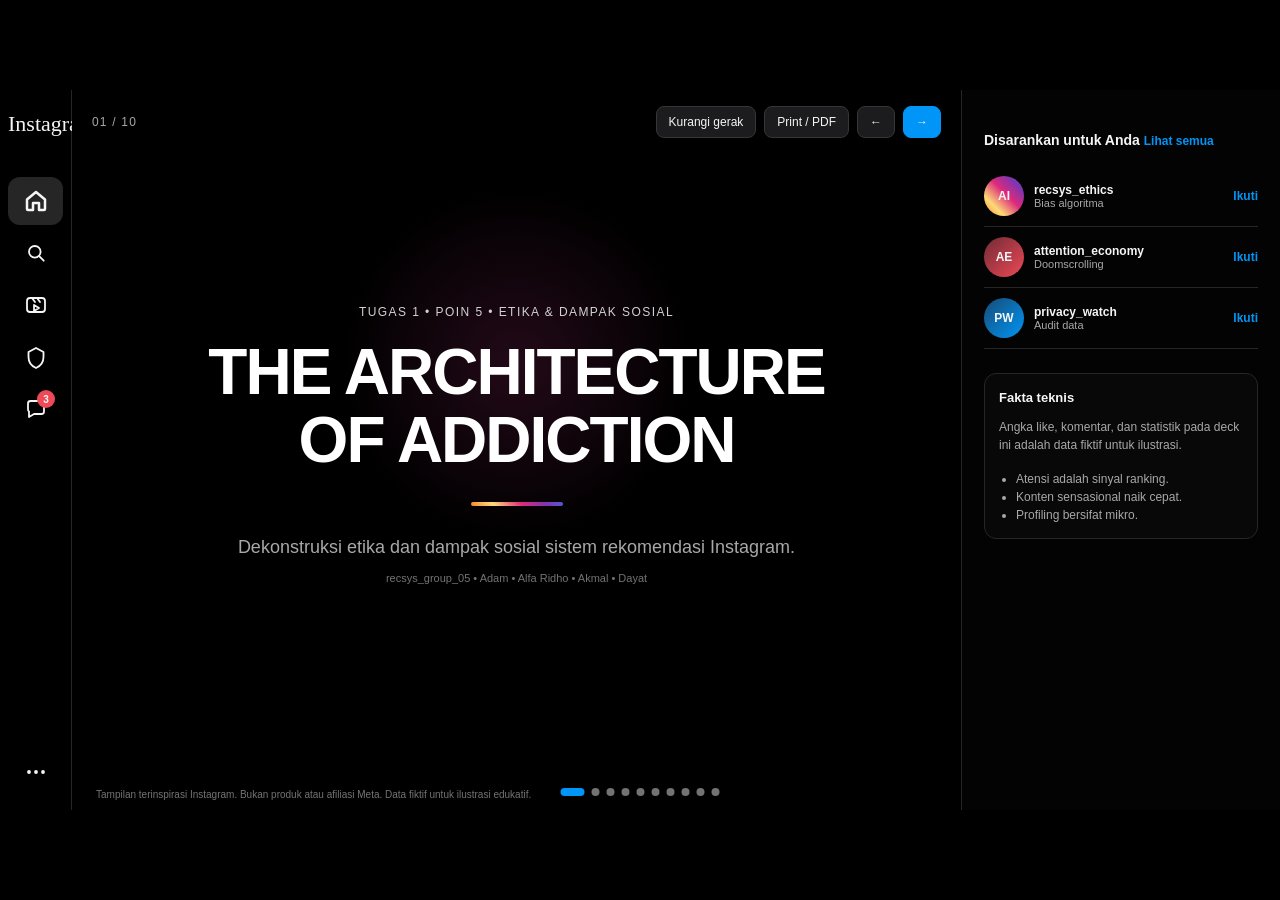
==== instagram_guide_deck.html @ 0aa4890d "Upload semua file project" ====
<!doctype html>
<html lang="id">
<head>
<meta charset="utf-8">
<meta name="viewport" content="width=device-width,initial-scale=1">
<title>The Architecture of Addiction - Instagram Web Deck</title>
<style>
:root{--bg:#000;--s1:#121212;--s2:#1c1c1e;--s3:#262626;--sep:#262626;--border:#363636;--text:#f5f5f5;--muted:#a8a8a8;--dim:#737373;--blue:#0095f6;--red:#ed4956;--purple:#c13584;--ig:linear-gradient(45deg,#f58529,#feda77 25%,#dd2a7b 55%,#8134af 80%,#515bd4);--ease:cubic-bezier(.22,1,.36,1)}
*{box-sizing:border-box}html,body{margin:0;background:#000;color:var(--text);font-family:-apple-system,BlinkMacSystemFont,"Segoe UI",Roboto,Arial,sans-serif}body{min-height:100vh;overflow:hidden}.stage{position:fixed;left:50%;top:50%;width:1280px;height:720px;transform:translate(-50%,-50%);transform-origin:center;background:var(--bg);overflow:hidden}.app{height:100%;display:grid;grid-template-columns:72px minmax(0,1fr) 319px}.side{border-right:1px solid var(--sep);padding:14px 8px;display:flex;flex-direction:column;gap:16px}.logo{font-family:cursive;font-size:22px;text-align:center;margin:7px 0 24px}.side nav{display:grid;gap:4px}.nav{height:48px;border:0;background:transparent;color:var(--text);border-radius:12px;display:grid;place-items:center;position:relative;cursor:pointer}.nav:hover,.nav.active{background:var(--s3)}.nav svg{width:24px;height:24px;fill:none;stroke:currentColor;stroke-width:1.8;stroke-linecap:round;stroke-linejoin:round}.nav.active svg{stroke-width:2.5}.notif{position:absolute;right:8px;top:5px;background:var(--red);border-radius:50%;min-width:18px;height:18px;padding:0 4px;font-size:10px;font-weight:700;display:grid;place-items:center}.lower{margin-top:auto}.center{position:relative;overflow:hidden}.slide{position:absolute;inset:0;opacity:0;visibility:hidden;transform:translateX(40px);transition:opacity .45s var(--ease),transform .45s var(--ease);padding:32px 42px}.slide.active{opacity:1;visibility:visible;transform:none}.slide h1,.slide h2,.slide h3{margin:0}.slide h1{font-size:42px;line-height:1.05;letter-spacing:-1.5px}.slide h2{font-size:28px;line-height:1.12}.eyebrow{color:var(--muted);font-size:12px;text-transform:uppercase;letter-spacing:.12em}.muted{color:var(--muted)}.tiny{font-size:11px;color:var(--dim)}.pill,.badge{display:inline-flex;align-items:center;border-radius:6px;padding:5px 9px;font-size:11px;font-weight:700;letter-spacing:.03em}.badge.red{color:var(--red);border:1px solid rgba(237,73,86,.6);background:rgba(237,73,86,.18)}.badge.blue{color:var(--blue);border:1px solid rgba(0,149,246,.5);background:rgba(0,149,246,.16)}.badge.purple{color:#e48ac0;border:1px solid rgba(193,53,132,.6);background:rgba(193,53,132,.16)}.right{border-left:1px solid var(--sep);padding:28px 22px;background:rgba(255,255,255,.01)}.right h3{font-size:14px;margin-bottom:18px}.suggest{display:flex;align-items:center;gap:10px;padding:10px 0;border-bottom:1px solid var(--sep)}.avatar{width:40px;height:40px;border-radius:50%;display:grid;place-items:center;font-size:12px;font-weight:700;background:var(--ig);flex:none}.avatar.sm{width:32px;height:32px}.suggest b{font-size:12px;display:block}.suggest small{font-size:11px;color:var(--muted);display:block}.follow{margin-left:auto;color:var(--blue);font-size:12px;font-weight:700}.facts{margin-top:24px;padding:14px;border:1px solid var(--sep);border-radius:12px;background:rgba(255,255,255,.02)}.facts b{font-size:13px}.facts p,.facts li{font-size:12px;line-height:1.5;color:var(--muted)}.facts ul{padding-left:17px;margin-bottom:0}.toolbar{position:absolute;z-index:20;top:16px;left:92px;right:339px;display:flex;justify-content:space-between;align-items:center;pointer-events:none}.toolbar>*{pointer-events:auto}.counter{font-size:12px;color:var(--muted);letter-spacing:.1em}.controls{display:flex;gap:8px}.btn{border:1px solid var(--border);background:var(--s2);color:var(--text);border-radius:8px;padding:8px 12px;cursor:pointer;font-size:12px}.btn.primary{background:var(--blue);border-color:var(--blue)}.btn:focus-visible,.nav:focus-visible{outline:2px solid var(--blue);outline-offset:2px}.profile{padding-top:78px}.profile-head{display:flex;gap:28px;align-items:center}.profile-avatar{width:132px;height:132px;border-radius:50%;padding:4px;background:var(--ig);display:grid;place-items:center}.profile-avatar span{width:100%;height:100%;border-radius:50%;background:var(--s2);display:grid;place-items:center;font-size:45px;border:3px solid #000}.profile-info{flex:1}.userline{display:flex;gap:12px;align-items:center;margin:8px 0 14px}.username{font-size:20px;font-weight:600}.stats{display:flex;gap:24px;font-size:14px;margin-bottom:16px}.bio{max-width:620px;line-height:1.5;font-size:14px}.quote{color:var(--red);font-style:italic}.highlights{display:flex;gap:20px;margin-top:24px}.highlight{text-align:center;font-size:12px;color:var(--muted)}.ring{width:64px;height:64px;border-radius:50%;padding:3px;background:var(--ig);display:grid;place-items:center;margin:auto auto 7px}.ring span{width:100%;height:100%;border-radius:50%;background:var(--s2);border:2px solid #000;display:grid;place-items:center;font-size:23px}.profile-grid{display:grid;grid-template-columns:repeat(3,1fr);gap:7px;margin-top:24px}.tile{height:105px;display:grid;place-items:end center;padding-bottom:10px;border:1px solid var(--border);position:relative;overflow:hidden;font-weight:700}.tile:before{content:"";position:absolute;inset:0;background:radial-gradient(circle at 30% 25%,rgba(255,255,255,.35),transparent 18%),linear-gradient(135deg,rgba(255,255,255,.1),transparent 55%)}.tile span{position:relative;text-shadow:0 2px 7px #000}.t1{background:linear-gradient(135deg,#702b36,#211015)}.t2{background:linear-gradient(135deg,#1c5d94,#0a1828)}.t3{background:linear-gradient(135deg,#5e3c70,#1b1224)}.t4{background:linear-gradient(135deg,#545454,#151515)}.t5{background:linear-gradient(135deg,#8b5b2a,#25150a)}.t6{background:linear-gradient(135deg,#234e42,#0b1d17)}.post{padding-top:82px;max-width:680px;margin:auto}.post-head{display:flex;align-items:center;gap:10px;margin-bottom:14px}.post-head .dots{margin-left:auto;font-size:18px}.media{border:1px solid var(--border);min-height:300px;padding:20px;display:grid;grid-template-columns:1fr 1fr;gap:12px;background:#090909}.media-card{padding:20px;border-radius:10px;display:flex;flex-direction:column;justify-content:center;gap:12px;line-height:1.45}.media-card.blue{background:linear-gradient(145deg,#0d4e7c,#10202c)}.media-card.red{background:linear-gradient(145deg,#702a35,#261014)}.media-card b{font-size:12px}.media-card strong{font-size:20px}.actions{display:flex;gap:20px;padding:13px 0;font-size:14px}.actions .save{margin-left:auto}.caption{font-size:13px;line-height:1.5}.funnel{list-style:none;padding:0;margin:15px 0}.funnel li{opacity:.35;padding:10px;border-bottom:1px solid var(--sep);font-size:12px;transition:.4s}.funnel li.on{opacity:1;color:var(--red)}.carousel-layout{display:grid;grid-template-columns:1fr 250px;gap:25px;height:100%;align-items:center}.carousel{overflow:hidden;border:1px solid var(--border);border-radius:12px}.track{display:flex;transition:transform .45s var(--ease)}.panel{min-width:100%;padding:30px;height:370px;display:flex;flex-direction:column;justify-content:center;gap:14px;background:linear-gradient(135deg,#3b2229,#120b0d)}.panel:nth-child(2){background:linear-gradient(135deg,#3b301e,#13100a)}.panel:nth-child(3){background:linear-gradient(135deg,#1c3a4b,#0b1317)}.panel strong{font-size:30px}.dots{display:flex;justify-content:center;gap:7px;padding:12px}.dot{width:7px;height:7px;border-radius:50%;background:var(--dim);cursor:pointer}.dot.on{background:#fff}.reels-layout{display:grid;grid-template-columns:1fr 360px 1fr;gap:28px;height:100%;align-items:center}.reels-copy{align-self:center}.reel-frame{height:590px;border:1px solid var(--border);border-radius:14px;overflow:hidden;position:relative;background:linear-gradient(160deg,#7b2639,#20101a 48%,#10192c)}.reel-inner{height:100%;padding:24px;display:flex;flex-direction:column;justify-content:flex-end;background:radial-gradient(circle at 50% 26%,rgba(255,255,255,.25),transparent 22%)}.reel-inner h2{font-size:26px}.reel-inner p{font-size:13px;color:#ddd;line-height:1.5}.reel-progress{position:absolute;top:12px;left:12px;right:12px;height:3px;background:rgba(255,255,255,.3)}.reel-progress i{display:block;width:42%;height:100%;background:#fff}.reel-actions{display:grid;gap:22px;text-align:center;color:var(--muted);font-size:12px}.reel-actions b{display:block;color:#fff;font-size:24px}.story-layout{height:100%;display:grid;grid-template-columns:180px 420px 180px;justify-content:center;align-items:center;gap:16px}.neighbor{height:510px;border-radius:12px;filter:blur(6px);opacity:.45;background:linear-gradient(145deg,#4a2431,#111);padding:22px}.story{height:620px;border-radius:12px;border:1px solid var(--border);padding:14px;background:linear-gradient(160deg,#6f2434,#16131d 58%,#0d2940);position:relative;display:flex;flex-direction:column;justify-content:flex-end}.segments{display:flex;gap:5px;position:absolute;top:13px;left:14px;right:14px}.segments i{height:3px;border-radius:2px;background:#fff;flex:1;opacity:.8}.story h2{font-size:28px}.story p{font-size:14px;line-height:1.5}.modal-bg{position:absolute;inset:0;background:rgba(0,0,0,.55);display:grid;place-items:center}.modal{width:470px;background:var(--s3);border-radius:16px;border:1px solid var(--border);padding:22px;box-shadow:0 16px 48px #000;transform:scale(.94);animation:pop .5s var(--ease) forwards}.modal h2{text-align:center;font-size:17px;margin-bottom:18px}.modal-row{padding:14px 0;border-top:1px solid var(--border);font-size:13px;line-height:1.5}.modal-row.red{color:var(--red)}.settings{padding-top:78px;max-width:720px;margin:auto}.setting{height:72px;border-bottom:1px solid var(--sep);display:flex;align-items:center;gap:16px}.setting svg{width:22px}.setting div{flex:1}.setting b{display:block;font-size:14px}.setting small{color:var(--muted);font-size:12px}.toggle{width:44px;height:26px;border-radius:20px;background:var(--blue);padding:3px;cursor:pointer}.toggle i{display:block;width:20px;height:20px;border-radius:50%;background:#fff;margin-left:18px}.dm{height:100%;display:grid;grid-template-columns:220px 1fr;padding-top:54px}.threads{border-right:1px solid var(--sep);padding:14px}.thread{display:flex;gap:9px;padding:12px 4px}.chat{padding:24px 38px;display:flex;flex-direction:column;justify-content:flex-end;gap:10px}.bubble{max-width:65%;padding:11px 14px;border-radius:18px;background:var(--s3);font-size:13px;line-height:1.45;animation:rise .4s var(--ease) both}.bubble.sent{align-self:flex-end;background:var(--blue)}.bubble:nth-child(2){animation-delay:.25s}.bubble:nth-child(3){animation-delay:.5s}.bubble:nth-child(4){animation-delay:.75s}.typing{color:var(--muted);font-size:12px}.qa{height:100%;display:grid;place-items:center;background:var(--ig)}.sticker{background:#fff;color:#111;padding:30px 48px;border-radius:8px;text-align:center;transform:rotate(-1.5deg);box-shadow:0 18px 40px rgba(0,0,0,.35);animation:drop .8s var(--ease) both}.sticker h1{font-size:30px;margin-bottom:12px}.sticker p{font-size:14px}.disclaimer{position:absolute;bottom:10px;left:96px;font-size:10px;color:var(--dim)}.pager{position:absolute;bottom:14px;left:50%;transform:translateX(-50%);z-index:30;display:flex;gap:7px}.pager button{width:8px;height:8px;border:0;border-radius:50%;background:var(--dim);padding:0}.pager button.active{width:24px;border-radius:10px;background:var(--blue)}@keyframes pop{to{transform:scale(1)}}@keyframes rise{from{opacity:0;transform:translateY(12px)}to{opacity:1;transform:none}}@keyframes drop{from{opacity:0;transform:rotate(-1.5deg) translateY(-120px)}to{opacity:1;transform:rotate(-1.5deg)}}@keyframes spin{to{transform:rotate(360deg)}}
 .opening{display:grid;place-items:center;text-align:center;background:radial-gradient(circle at 50% 38%,rgba(193,53,132,.18),transparent 28%),#000}.opening-content{max-width:820px}.opening .eyebrow{margin-bottom:20px;color:#d2d2d2}.opening h1{font-size:64px;letter-spacing:-2px}.opening h1 span{display:block;color:#fff}.opening .lead{margin:20px auto 0;max-width:620px;color:var(--muted);font-size:18px;line-height:1.5}.opening .accent{width:92px;height:4px;border-radius:8px;background:var(--ig);margin:28px auto}.opening .tiny{font-size:11px}.team-intro{display:grid;place-items:center;background:linear-gradient(135deg,#101014,#000 62%)}.team-card{width:760px;padding:38px 46px;border:1px solid var(--border);border-radius:18px;background:rgba(28,28,30,.94)}.team-card header{text-align:center;margin-bottom:28px}.team-card h2{font-size:30px}.team-card header p{color:var(--muted);font-size:13px}.team-list{border:1px solid var(--border);border-radius:10px;overflow:hidden}.team-row{display:grid;grid-template-columns:1fr 160px;gap:20px;padding:13px 16px;border-bottom:1px solid var(--border);font-size:14px}.team-row:last-child{border-bottom:0}.team-row span:last-child{color:var(--muted);font-variant-numeric:tabular-nums}.team-note{text-align:center;color:var(--dim);font-size:11px;margin:22px 0 0}.legacy-profile{display:none!important}
.pd-page{height:100%;padding-top:54px;display:flex;flex-direction:column;justify-content:center}.pd-head{display:flex;justify-content:space-between;align-items:center;border-bottom:1px solid var(--sep);padding-bottom:12px;margin-bottom:22px}.pd-head h2{font-size:25px}.pd-grid{display:grid;grid-template-columns:1fr 1fr;gap:14px}.pd-grid.three{grid-template-columns:repeat(3,1fr)}.pd-block{background:var(--s2);border:1px solid var(--border);border-radius:12px;padding:17px}.pd-block h3{font-size:15px;margin-bottom:8px}.pd-block p,.pd-block li{font-size:13px;color:#ddd;line-height:1.5}.pd-block ul{margin:0;padding-left:18px}.pd-block.blue-line{border-top:3px solid var(--blue)}.pd-block.red-line{border-left:3px solid var(--red)}.pd-block.purple-line{border-top:3px solid var(--purple)}.pd-insight{margin-top:16px;padding:13px 16px;border-radius:9px;background:rgba(237,73,86,.09);border:1px solid rgba(237,73,86,.25);color:#ddd;font-size:13px;line-height:1.45}.pd-number{font-size:28px;color:var(--red);font-weight:800;margin-bottom:8px}.pd-quote{text-align:center;margin-top:18px;color:var(--muted);font-size:14px;font-style:italic}.pd-qa{max-width:560px;margin:auto;text-align:center;background:#fff;color:#111;border-radius:18px;padding:32px}.pd-qa h2{color:#111;font-size:24px}.pd-qa p{color:#666;font-size:13px;line-height:1.5}.pd-qa .btn{color:var(--blue);background:#f0f2f5;border-color:#e4e6eb;width:100%;text-align:left}
@media(prefers-reduced-motion:reduce){*,*::before,*::after{animation-duration:.01ms!important;transition-duration:.01ms!important}.slide{transform:none!important}}
@media print{@page{size:landscape;margin:0}html,body{width:100%;height:auto;overflow:visible;background:#000;-webkit-print-color-adjust:exact;print-color-adjust:exact}.stage{position:static;transform:none;width:100%;height:auto;max-width:100%;overflow:visible}.app{display:block;width:100%;height:auto}.toolbar,.side,.right,.pager,.disclaimer{display:none!important}.center{display:block;width:100%;max-width:100%;overflow:visible}.slide,.slide.active,.slide:not(.active){position:relative;display:block!important;opacity:1;visibility:visible;transform:none;width:100%;max-width:none!important;height:auto;aspect-ratio:16/9;min-height:0;margin:0!important;padding:0;page-break-after:always;break-after:page;overflow:hidden;background:var(--bg)}.slide.opening,.slide.team-intro,.slide.qa{display:grid!important}.slide.post{max-width:none!important}.slide.legacy-profile,.slide.pitch-extra{display:none!important}.slide .carousel-layout,.slide .reels-layout,.slide .story-layout,.slide .settings,.slide .dm{height:100%!important;min-height:0}.modal-bg{position:absolute}.qa{height:100%!important}}
</style>
</head>
<body>
<div class="stage" id="stage">
  <div class="toolbar"><span class="counter" id="counter">01 / 10</span><div class="controls"><button class="btn" id="motionBtn">Kurangi gerak</button><button class="btn" id="printBtn">Print / PDF</button><button class="btn" id="prevBtn">&#8592;</button><button class="btn primary" id="nextBtn">&#8594;</button></div></div>
  <div class="app">
    <aside class="side"><div class="logo">Instagram</div><nav>
      <button class="nav active" data-nav="profile" aria-label="Profile"><svg viewBox="0 0 24 24"><path d="M3 10.5 12 3l9 7.5V20a1 1 0 0 1-1 1h-5v-7H9v7H4a1 1 0 0 1-1-1v-9.5Z"/></svg></button>
      <button class="nav" data-nav="feed" aria-label="Search"><svg viewBox="0 0 24 24"><circle cx="10.8" cy="10.8" r="5.8"/><path d="m15.2 15.2 4.5 4.5"/></svg></button>
      <button class="nav" data-nav="reels" aria-label="Reels"><svg viewBox="0 0 24 24"><rect x="3" y="5" width="18" height="14" rx="3"/><path d="m8 5 3 4m2-4 3 4m-6 3 5 3-5 3z"/></svg></button>
      <button class="nav" data-nav="privacy" aria-label="Privacy"><svg viewBox="0 0 24 24"><path d="M12 3 4.5 7v5c0 4.9 3.1 9.1 7.5 11 4.4-1.9 7.5-6.1 7.5-11V7L12 3Z"/></svg></button>
      <button class="nav" data-nav="dm" aria-label="Messages"><svg viewBox="0 0 24 24"><path d="M4 6.5A2.5 2.5 0 0 1 6.5 4h11A2.5 2.5 0 0 1 20 6.5v8a2.5 2.5 0 0 1-2.5 2.5H10l-5 3v-5.5a2.5 2.5 0 0 1-1-2z"/></svg><span class="notif" id="notif">3</span></button>
    </nav><nav class="lower"><button class="nav" aria-label="More"><svg viewBox="0 0 24 24"><circle cx="5" cy="12" r="1"/><circle cx="12" cy="12" r="1"/><circle cx="19" cy="12" r="1"/></svg></button></nav></aside>
    <main class="center" id="center">
      <section class="slide active opening" data-nav="profile"><div class="opening-content"><div class="eyebrow">Tugas 1 &bull; Poin 5 &bull; Etika &amp; Dampak Sosial</div><h1><span>THE ARCHITECTURE</span><span>OF ADDICTION</span></h1><div class="accent"></div><p class="lead">Dekonstruksi etika dan dampak sosial sistem rekomendasi Instagram.</p><p class="tiny">recsys_group_05 &bull; Adam &bull; Alfa Ridho &bull; Akmal &bull; Dayat</p></div></section>
      <section class="slide team-intro" data-nav="profile"><div class="team-card"><header><div class="eyebrow">Instagram Web Deck</div><h2>Disusun Oleh Kelompok 6</h2><p>Review Sistem Rekomendasi Instagram</p></header><div class="team-list"><div class="team-row"><span>MUHAMMAD ADAM SISWANTORO</span><span>24.12.3281</span></div><div class="team-row"><span>MUHAMMAD ALFARIDHO P.W</span><span>24.12.3325</span></div><div class="team-row"><span>MUHAMAD HAFIDZ AKMAL</span><span>24.12.3215</span></div><div class="team-row"><span>HIDAYAT NUR ROSYID</span><span>24.12.3380</span></div></div><p class="team-note">Dosen Pengampu: Prof. Dr. Kusnini, S.Kom., M.Kom. &bull; Dr. Sri Nurdi Wahyuni, S.T., M.Kom. &bull; Arif Nur Rohman, M.Kom.</p></div></section>
      <section class="slide legacy-profile profile" data-nav="profile"><div class="profile-head"><div class="profile-avatar"><span>&#9878;</span></div><div class="profile-info"><div class="userline"><span class="username">recsys_group_05</span><span class="pill badge blue">Following</span><button class="btn">Message</button></div><div class="stats"><b><span data-count="8">0</span> posts</b><b>4 anggota</b><b>Poin 5</b></div><div class="bio"><b>THE ARCHITECTURE OF ADDICTION</b><br> Dekonstruksi Etika &amp; Dampak Sosial Sistem Rekomendasi Instagram.<br><span class="quote">"Jika produknya gratis, perhatian dan perilakumu adalah barang dagangannya."</span><br>Adam &bull; Alfa Ridho &bull; Akmal &bull; Dayat</div></div></div><div class="highlights"><div class="highlight"><div class="ring"><span>&#9888;</span></div>Bias</div><div class="highlight"><div class="ring"><span>&#8734;</span></div>Adiksi</div><div class="highlight"><div class="ring"><span>&#9632;</span></div>Kotak Hitam</div><div class="highlight"><div class="ring"><span>&#128274;</span></div>Privasi</div></div><div class="profile-grid"><div class="tile t1"><span>Bias</span></div><div class="tile t2"><span>Adiksi</span></div><div class="tile t3"><span>Black box</span></div><div class="tile t4"><span>Privasi</span></div><div class="tile t5"><span>Solusi</span></div><div class="tile t6"><span>Impact</span></div></div></section>
      <section class="slide post" data-nav="feed"><div class="post-head"><div class="avatar sm">IG</div><div><b>recsys_group_05</b><div class="tiny">Disarankan untuk Anda &bull; 32 mnt</div></div><span class="dots">•••</span></div><span class="badge red">MISALIGNED INCENTIVES</span><div class="media" id="media"><div class="media-card blue"><b>KLAIM RESMI PLATFORM</b><strong>Menghubungkan orang dengan hal yang mereka sukai.</strong><span class="tiny">Relevan, personal, cerdas.</span></div><div class="media-card red"><b>REALITAS ARSITEKTUR RECSYS</b><strong>Memanjangkan time spent demi iklan.</strong><span class="tiny">Atensi berubah menjadi komoditas.</span></div></div><div class="actions">&#9825; 98,4 rb &nbsp; &#128172; 3.128 &nbsp; &#9992; <span class="save">&#128278;</span></div><div class="caption"><b>recsys_group_05</b> Jika produknya gratis, kamu adalah produknya. #RecSys #Etika</div></section>
      <section class="slide" data-nav="feed"><div class="carousel-layout"><div><div class="eyebrow">Pilar 1 &bull; Bias</div><h2>Mengapa kemarahan &amp; sensasionalisme cepat terjual?</h2><div class="carousel" style="margin-top:22px"><div class="track" id="track"><div class="panel"><span class="badge red">ATTENTION POLARIZATION</span><strong>Bias Interaksi</strong><p>Engagement baiting membuat konten provokatif lebih mudah naik daripada konten edukatif.</p></div><div class="panel"><span class="badge red">COMMERCIAL BIAS</span><strong>Ramah Pengiklan</strong><p>Konten konsumtif dan estetika dominan mendapat ruang lebih aman untuk sponsor.</p></div><div class="panel"><span class="badge blue">AESTHETIC BIAS</span><strong>Bias Visual</strong><p>Konvensi visual tertentu terus diulang sampai terlihat seperti satu-satunya standar.</p></div></div><div class="dots"><button class="dot on"></button><button class="dot"></button><button class="dot"></button></div></div></div><aside class="facts"><b>Tiga sinyal bias</b><ul><li>Interaksi emosional</li><li>Keamanan komersial</li><li>Estetika konvensional</li></ul></aside></div></section>
      <section class="slide" data-nav="reels"><div class="reels-layout"><div class="reels-copy"><div class="eyebrow">Pilar 2</div><h2>Mekanisme kasino digital di dalam saku.</h2><p class="muted">Reels tidak punya stopping cue. Satu swipe membuka hadiah berikutnya.</p><span class="badge red">DOOMSCROLLING TRAP</span></div><div class="reel-frame"><div class="reel-progress"><i></i></div><div class="reel-inner"><span class="eyebrow">REEL 01 / 03</span><h2>&#127922; Variable Rewards</h2><p>Hadiah sosial datang tak terduga: like, komentar, dan rekomendasi yang terasa personal.</p></div></div><div class="reel-actions"><div><b>&#9829;</b>98,4 rb</div><div><b>&#128172;</b>3.128</div><div><b>&#9992;</b>Bagikan</div><div><b>&#128278;</b>Simpan</div></div></div></section>
      <section class="slide" data-nav="reels"><div class="story-layout"><div class="neighbor"><h2>Story sebelumnya</h2><p>Perbandingan sosial</p></div><div class="story"><div class="segments"><i></i><i></i><i></i><i></i></div><span class="badge red">RISIKO ADIKSI</span><h2>Mengunci pengguna agar terus scroll.</h2><p>Tanpa stopping cue, waktu berlalu tanpa sadar. Attention span turun, insomnia dan kecemasan meningkat.</p><div class="tiny">Kirim pesan... &nbsp; &#9825; &#9992;</div></div><div class="neighbor"><h2>Story berikutnya</h2><p>Jejak data</p></div></div></section>
      <section class="slide" data-nav="feed"><div class="modal-bg"><div class="modal"><h2>Mengapa Anda melihat postingan ini?</h2><div class="modal-row">Penjelasan resmi: karena Anda menyukai video serupa. <span class="badge">SUPERFICIAL ONLY</span></div><div class="modal-row red"><b>Lapisan deep learning tersembunyi</b><br><span class="muted">Bobot parameter dan logika ranking tidak dibuka untuk audit publik.</span></div><div class="modal-row red"><b>Nol akuntabilitas</b><br><span class="muted">Dampak otomatis jatuh pada pengguna, bukan pada model.</span></div><div class="modal-row"><button class="btn primary">Pahami Risiko Sistem</button> <button class="btn">Tutup</button></div></div></div></section>
      <section class="slide settings" data-nav="privacy"><div class="eyebrow">Settings &bull; Privasi</div><h2 style="margin:10px 0 24px">Privasi &amp; Pengawasan Perilaku</h2><div class="setting"><span>&#9201;</span><div><b>Dwell Time &amp; Scroll Velocity</b><small>Merekam jeda tatap layar tanpa persetujuan eksplisit.</small></div><span class="badge red">IMPLISIT</span><button class="toggle locked"><i></i></button></div><div class="setting"><span>&#127760;</span><div><b>Pelacakan Eksternal via Meta Pixel</b><small>Riwayat web dan e-commerce dibaca lintas platform.</small></div><span class="badge red">CROSS-PLATFORM</span><button class="toggle locked"><i></i></button></div><div class="setting"><span>&#9888;</span><div><b>Kendali Semu</b><small>Opsi Not Interested tetap dipengaruhi profil personal.</small></div><span class="badge purple">NO OPT-OUT</span><button class="toggle locked"><i></i></button></div><div class="facts"><b>Kesimpulan</b><p>Jejak bawah sadar ditambang tanpa izin riil. Transparansi, pilihan eksplisit, dan audit independen perlu diwajibkan.</p></div></section>
      <section class="slide dm" data-nav="dm"><aside class="threads"><div class="eyebrow">Messages</div><div class="thread"><div class="avatar sm">RA</div><div><b>responsible_ai</b><div class="tiny">aktif sekarang</div></div></div><div class="thread"><div class="avatar sm">EG</div><div><b>ethics_group</b><div class="tiny">3 pesan baru</div></div></div></aside><div class="chat"><div class="typing">responsible_ai sedang mengetik ...</div><div class="bubble sent">Platform: wajibkan explicit stopping cues dan feed kronologis permanen.</div><div class="bubble sent">Regulasi: audit algoritmik independen berkala, terutama untuk anak muda.</div><div class="bubble sent">Pengguna: sadari bahwa beranda adalah manipulasi statistik, bukan realitas.</div><div class="bubble"><b>Jeda:</b> kamu sudah menonton 10 slide. Perhatianmu kembali menjadi milikmu.</div></div></section>
      <section class="slide qa" data-nav="profile"><div class="sticker"><h1>&#10067; Ada Pertanyaan Kritis?</h1><p>Mari diskusikan batas antara kemudahan teknologi<br>dan eksploitasi atensi.</p><div class="btn" style="color:var(--blue);background:#f4f4f4">Kirim tanggapan ke: Adam, Alfa Ridho, Akmal, Dayat...</div></div></section>
    </main>
    <aside class="right"><h3>Disarankan untuk Anda <span class="follow">Lihat semua</span></h3><div class="suggest"><div class="avatar">AI</div><div><b>recsys_ethics</b><small>Bias algoritma</small></div><span class="follow">Ikuti</span></div><div class="suggest"><div class="avatar" style="background:linear-gradient(135deg,#702b36,#ed4956)">AE</div><div><b>attention_economy</b><small>Doomscrolling</small></div><span class="follow">Ikuti</span></div><div class="suggest"><div class="avatar" style="background:linear-gradient(135deg,#174b75,#0095f6)">PW</div><div><b>privacy_watch</b><small>Audit data</small></div><span class="follow">Ikuti</span></div><div class="facts"><b>Fakta teknis</b><p>Angka like, komentar, dan statistik pada deck ini adalah data fiktif untuk ilustrasi.</p><ul><li>Atensi adalah sinyal ranking.</li><li>Konten sensasional naik cepat.</li><li>Profiling bersifat mikro.</li></ul></div></aside>
  </div>
  <div class="disclaimer">Tampilan terinspirasi Instagram. Bukan produk atau afiliasi Meta. Data fiktif untuk ilustrasi edukatif.</div><div class="pager" id="pager"></div>
</div>
<script>
const allSlides=[...document.querySelectorAll('.slide:not(.legacy-profile)')];if(false){
allSlides[2].innerHTML='<div class="pd-page"><div class="pd-head"><h2>Poin 1: Identifikasi Sistem Rekomendasi</h2><span class="badge blue">FITUR &amp; PENDEKATAN</span></div><div class="pd-grid"><div class="pd-block blue-line"><h3 style="color:var(--blue)">Bentuk yang Kita Lihat Sehari-hari</h3><ul><li><b>Reels:</b> video dari akun asing melalui swipe up.</li><li><b>Explore:</b> foto dan video sesuai topik tontonan.</li><li><b>Feed:</b> Suggested Posts di sela postingan teman.</li><li><b>Stories:</b> akun yang sering dilihat muncul lebih awal.</li></ul></div><div class="pd-block purple-line"><h3 style="color:#e48ac0">Pendekatan Hybrid (Campuran)</h3><ul><li><b>Content-Based:</b> audio, caption, hashtag, dan objek gambar.</li><li><b>Collaborative Filtering:</b> pola kesamaan antar-pengguna.</li><li><b>AI:</b> mengolah data untuk memprediksi tontonan.</li></ul></div></div><div class="pd-insight"><b>Insight:</b> Instagram menggabungkan atribut konten dengan graf pertemanan untuk personalisasi tanpa jeda.</div></div>';
allSlides[3].innerHTML='<div class="pd-page"><div class="pd-head"><h2>Poin 2: Data yang Digunakan</h2><span class="badge purple">INPUT &amp; PROFILING</span></div><div class="pd-grid"><div class="pd-block"><h3>Data Sadar (Eksplisit)</h3><ul><li>Like dan komentar.</li><li>Share ke DM teman.</li><li>Save konten.</li><li>Follow atau Unfollow akun.</li></ul></div><div class="pd-block"><h3>Data Diam-diam (Implisit)</h3><ul><li>Durasi menonton dan jeda sebelum swipe.</li><li>Video selesai, diulang, atau diskip.</li><li>Riwayat pencarian.</li><li>Koneksi, device, kota, dan jam aktif.</li></ul></div></div><div class="pd-insight"><b style="color:var(--red)">Apakah mengambil data pribadi? Iya, sangat banyak.</b><br>Instagram memetakan minat, barang yang ingin dibeli, selera humor, hingga lingkaran pertemanan.</div></div>';
allSlides[4].innerHTML='<div class="pd-page"><div class="pd-head"><h2>Poin 3: Tujuan Sistem Rekomendasi</h2><span class="badge red">MOTIVASI &amp; BISNIS</span></div><div class="pd-grid"><div class="pd-block red-line"><h3 style="color:var(--red)">Tujuan Utama Platform</h3><ul><li><b>Biar betah:</b> menjaga pengguna berlama-lama dan sulit berhenti scroll.</li><li><b>Jualan iklan:</b> durasi layar lebih panjang berarti lebih banyak slot sponsor.</li></ul></div><div class="pd-block blue-line"><h3 style="color:var(--blue)">Selaras dengan Kebutuhan Pengguna?</h3><ul><li><b>Sisi baik:</b> menemukan konten favorit tanpa mencari manual.</li><li><b>Sisi buruk:</b> niat membuka 5 menit bisa berubah menjadi 1 jam.</li></ul></div></div><div class="pd-insight"><b>Dilema Atensi:</b> efisiensi pencarian pengguna ditukar dengan keterikatan waktu penggunaan layar.</div></div>';
allSlides[5].innerHTML='<div class="pd-page"><div class="pd-head"><h2>Poin 4: User Experience (UX)</h2><span class="badge blue">RELEVANSI &amp; KENDALI</span></div><div class="pd-grid three"><div class="pd-block blue-line"><div class="pd-number">01</div><h3>Tepat Sasaran</h3><p>Menonton tiga video tips gym sampai habis dapat membuat Explore dan Reels dipenuhi konten olahraga.</p></div><div class="pd-block red-line"><div class="pd-number">02</div><h3>Filter Bubble</h3><p>Sistem cenderung mengulang kebiasaan lama sehingga sudut pandang baru jarang muncul.</p></div><div class="pd-block"><div class="pd-number" style="color:var(--muted)">03</div><h3>Kendali Pengguna</h3><p>Tombol Not Interested tersedia, tetapi tersembunyi dan jarang disentuh.</p></div></div></div>';
allSlides[6].innerHTML='<div class="pd-page"><div class="pd-head"><h2>Poin 5: Aspek Etika &amp; Dampak Sosial</h2><span class="badge red">CRITICAL AUDIT</span></div><div class="pd-grid"><div class="pd-block red-line"><h3>1. Potensi Bias</h3><p>Konten heboh dan memicu kemarahan didorong viral karena interaksi emosionalnya tinggi.</p></div><div class="pd-block red-line"><h3>2. Doomscrolling</h3><p>Swipe tanpa akhir mirip mesin judi: video berikutnya yang tidak diketahui membuat jempol terus bergerak.</p></div><div class="pd-block blue-line"><h3>3. Transparansi</h3><p>Menu Mengapa Anda Melihat Ini hanya normatif; formula dan bobot AI tetap dirahasiakan.</p></div><div class="pd-block blue-line"><h3>4. Pengawasan Privasi</h3><p>Ketukan, durasi jeda, dan gerak pengguna dicatat untuk melatih mesin rekomendasi.</p></div></div><div class="pd-insight"><b>Kesimpulan:</b> perhatian pengguna bukan lagi sekadar data konsumen, melainkan produk utama yang dimonetisasi.</div></div>';
allSlides[7].innerHTML='<div class="pd-page"><div class="pd-qa"><div class="qa-icon" style="margin:0 auto 14px">?</div><h2>Sesi Tanya Jawab (Q&amp;A)</h2><p>Terima kasih atas perhatian Dosen Pengampu dan rekan-rekan mahasiswa.</p><div class="btn">Kelompok 6: Adam • Alfa Ridho • Akmal • Dayat</div></div></div>';
allSlides[8].classList.add('pitch-extra');
allSlides[9].classList.add('pitch-extra');
}if(true){
allSlides[2].innerHTML='<div class="post-head"><div class="avatar sm">IG</div><div><b>recsys_group_05</b><div class="tiny">Poin 1 &bull; Identifikasi Sistem Rekomendasi</div></div><span class="dots">•••</span></div><span class="badge blue">FITUR &amp; PENDEKATAN</span><div class="media" id="media"><div class="media-card blue"><b>BENTUK YANG KITA LIHAT</b><strong>Reels, Explore, Feed, dan Stories</strong><span class="tiny">Konten terasa personal meski berasal dari akun yang tidak kita ikuti.</span></div><div class="media-card red"><b>PENDEKATAN HYBRID</b><strong>Content-Based + Collaborative Filtering</strong><span class="tiny">Audio, caption, hashtag, objek, dan pola pengguna dihitung oleh AI.</span></div></div><div class="actions">&#9825; Relevan &nbsp; &#128172; Personal &nbsp; &#9992; Hybrid <span class="save">&#128278;</span></div><div class="caption"><b>recsys_group_05</b> Instagram menggabungkan atribut konten dengan graf pertemanan untuk memprediksi tontonan berikutnya.</div></section>';
allSlides[3].innerHTML='<div class="carousel-layout"><div><div class="eyebrow">Poin 2 &bull; Data yang Digunakan</div><h2>Apa yang kita berikan, dan apa yang diam-diam dicatat?</h2><div class="carousel" style="margin-top:22px"><div class="track" id="track"><div class="panel"><span class="badge blue">DATA EKSPLISIT</span><strong>Data yang Sadar Kita Berikan</strong><p>Like, komentar, share ke DM, save, serta follow dan unfollow akun.</p></div><div class="panel"><span class="badge red">DATA IMPLISIT</span><strong>Data Diam-diam Dicatat</strong><p>Durasi menonton, video selesai atau diskip, riwayat pencarian, koneksi, perangkat, kota, dan jam aktif.</p></div><div class="panel"><span class="badge red">PROFILING</span><strong>Apakah Data Pribadi Diambil?</strong><p>Iya, sangat banyak: minat, barang yang ingin dibeli, selera humor, dan lingkaran pertemanan.</p></div></div><div class="dots"><button class="dot on"></button><button class="dot"></button><button class="dot"></button></div></div></div><aside class="facts"><b>Jejak digital</b><ul><li>Like dan komentar</li><li>Dwell time</li><li>Riwayat pencarian</li><li>Device dan lokasi</li></ul></aside></div>';
allSlides[4].innerHTML='<div class="reels-layout"><div class="reels-copy"><div class="eyebrow">Poin 3 &bull; Tujuan Sistem</div><h2>Mengapa sistem ini terus menyodorkan video?</h2><p class="muted">Tujuan bisnisnya adalah engagement dan lebih banyak ruang iklan.</p><span class="badge red">MOTIVASI &amp; BISNIS</span></div><div class="reel-frame"><div class="reel-progress"><i></i></div><div class="reel-inner"><span class="eyebrow">TUJUAN PLATFORM</span><h2>Biar kita betah.</h2><p>Makin lama melihat layar, makin banyak iklan bersponsor yang dapat diselipkan di antara video.</p><span class="tiny">Sisi baik: menemukan konten favorit. Sisi buruk: 5 menit dapat berubah menjadi 1 jam.</span></div></div><div class="reel-actions"><div><b>&#9201;</b>Time spent</div><div><b>&#9829;</b>Engagement</div><div><b>&#36;</b>Iklan</div><div><b>&#8734;</b>Scroll</div></div></div>';
allSlides[5].innerHTML='<div class="story-layout"><div class="neighbor"><h2>Minat lama</h2><p>Konten berulang</p></div><div class="story"><div class="segments"><i></i><i></i><i></i><i></i></div><span class="badge blue">Poin 4 &bull; USER EXPERIENCE</span><h2>Tepat sasaran, tetapi cenderung mengurung.</h2><p>Menonton tiga video tips gym sampai habis dapat memenuhi Explore dan Reels dengan video olahraga.</p><p>Filter bubble membuat sudut pandang baru jarang muncul.</p><div class="tiny">Not Interested tersedia, tetapi tersembunyi.</div></div><div class="neighbor"><h2>Sudut pandang baru</h2><p>Sulit ditemukan</p></div></div>';
allSlides[6].innerHTML='<div class="modal-bg"><div class="modal"><h2>Poin 5: Aspek Etika &amp; Dampak Sosial</h2><div class="modal-row red"><b>Potensi Berat Sebelah (Bias)</b><br><span class="muted">Konten heboh dan kontroversial didorong karena memancing interaksi tinggi.</span></div><div class="modal-row red"><b>Bikin Kecanduan (Doomscrolling)</b><br><span class="muted">Geser layar seperti mesin permainan; kita tidak tahu video berikutnya dan terus menggeser.</span></div><div class="modal-row"><b>Kejelasan (Transparansi)</b><br><span class="muted">Mengapa Anda Melihat Ini hanya memberi alasan umum; rumus dan bobot tetap rahasia.</span></div><div class="modal-row"><b>Privasi</b><br><span class="muted">Ketukan layar, durasi tonton, dan gerak-gerik dicatat untuk melatih rekomendasi.</span></div></div></div>';
}const slides=allSlides,pager=document.querySelector('#pager'),counter=document.querySelector('#counter'),stage=document.querySelector('#stage');let index=0,reduce=false;
function fit(){const s=Math.min(innerWidth/1280,innerHeight/720);if(!matchMedia('print').matches)stage.style.transform=`translate(-50%,-50%) scale(${s})`}addEventListener('resize',fit);fit();
slides.forEach((_,n)=>{const b=document.createElement('button');b.addEventListener('click',()=>go(n));pager.appendChild(b)});
function go(n){index=Math.max(0,Math.min(slides.length-1,n));slides.forEach((s,i)=>s.classList.toggle('active',i===index));document.querySelectorAll('.nav').forEach(n=>n.classList.toggle('active',n.dataset.nav===slides[index].dataset.nav));counter.textContent=`${String(index+1).padStart(2,'0')} / ${String(slides.length).padStart(2,'0')}`;[...pager.children].forEach((b,i)=>b.classList.toggle('active',i===index));if(index===1)document.querySelectorAll('.funnel li').forEach((x,i)=>setTimeout(()=>x.classList.add('on'),i*350));}
go(0);document.querySelector('#nextBtn').onclick=()=>go(index+1);document.querySelector('#prevBtn').onclick=()=>go(index-1);document.querySelector('#printBtn').onclick=()=>print();document.querySelector('#motionBtn').onclick=()=>{reduce=!reduce;document.documentElement.classList.toggle('reduce',reduce);document.querySelector('#motionBtn').textContent=reduce?'Gerak dimatikan':'Kurangi gerak'};
addEventListener('keydown',e=>{if(['ArrowRight',' ','PageDown'].includes(e.key)){e.preventDefault();go(index+1)}if(['ArrowLeft','PageUp'].includes(e.key)){e.preventDefault();go(index-1)}if(e.key.toLowerCase()==='f')document.documentElement.requestFullscreen?.();});
document.querySelectorAll('.dot').forEach((d,i)=>d.onclick=()=>{document.querySelector('#track').style.transform=`translateX(${-i*100}%)`;document.querySelectorAll('.dot').forEach((x,k)=>x.classList.toggle('on',i===k))});document.querySelectorAll('.locked').forEach(t=>t.onclick=()=>{t.animate([{transform:'translateX(-4px)'},{transform:'translateX(4px)'},{transform:'none'}],{duration:300})});
const media=document.querySelector('#media');if(media)media.ondblclick=()=>media.animate([{transform:'scale(1)'},{transform:'scale(1.025)'},{transform:'scale(1)'}],{duration:250});
</script>
</body>
</html>
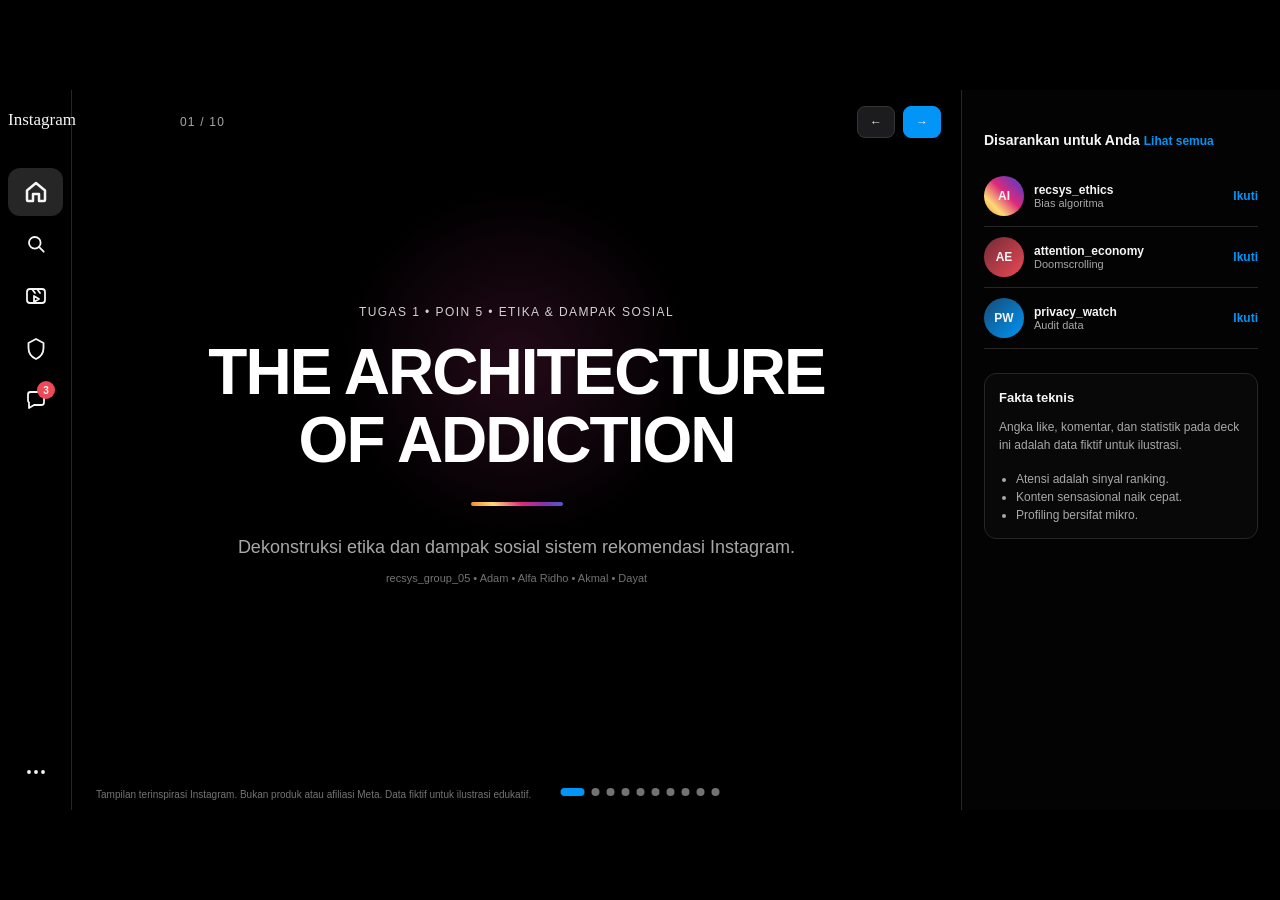
==== commit 96af8fd8: "Final kah?iyaaa" ====
--- a/instagram_guide_deck.html
+++ b/instagram_guide_deck.html
@@ -7,7 +7,7 @@
 <style>
 :root{--bg:#000;--s1:#121212;--s2:#1c1c1e;--s3:#262626;--sep:#262626;--border:#363636;--text:#f5f5f5;--muted:#a8a8a8;--dim:#737373;--blue:#0095f6;--red:#ed4956;--purple:#c13584;--ig:linear-gradient(45deg,#f58529,#feda77 25%,#dd2a7b 55%,#8134af 80%,#515bd4);--ease:cubic-bezier(.22,1,.36,1)}
 *{box-sizing:border-box}html,body{margin:0;background:#000;color:var(--text);font-family:-apple-system,BlinkMacSystemFont,"Segoe UI",Roboto,Arial,sans-serif}body{min-height:100vh;overflow:hidden}.stage{position:fixed;left:50%;top:50%;width:1280px;height:720px;transform:translate(-50%,-50%);transform-origin:center;background:var(--bg);overflow:hidden}.app{height:100%;display:grid;grid-template-columns:72px minmax(0,1fr) 319px}.side{border-right:1px solid var(--sep);padding:14px 8px;display:flex;flex-direction:column;gap:16px}.logo{font-family:cursive;font-size:22px;text-align:center;margin:7px 0 24px}.side nav{display:grid;gap:4px}.nav{height:48px;border:0;background:transparent;color:var(--text);border-radius:12px;display:grid;place-items:center;position:relative;cursor:pointer}.nav:hover,.nav.active{background:var(--s3)}.nav svg{width:24px;height:24px;fill:none;stroke:currentColor;stroke-width:1.8;stroke-linecap:round;stroke-linejoin:round}.nav.active svg{stroke-width:2.5}.notif{position:absolute;right:8px;top:5px;background:var(--red);border-radius:50%;min-width:18px;height:18px;padding:0 4px;font-size:10px;font-weight:700;display:grid;place-items:center}.lower{margin-top:auto}.center{position:relative;overflow:hidden}.slide{position:absolute;inset:0;opacity:0;visibility:hidden;transform:translateX(40px);transition:opacity .45s var(--ease),transform .45s var(--ease);padding:32px 42px}.slide.active{opacity:1;visibility:visible;transform:none}.slide h1,.slide h2,.slide h3{margin:0}.slide h1{font-size:42px;line-height:1.05;letter-spacing:-1.5px}.slide h2{font-size:28px;line-height:1.12}.eyebrow{color:var(--muted);font-size:12px;text-transform:uppercase;letter-spacing:.12em}.muted{color:var(--muted)}.tiny{font-size:11px;color:var(--dim)}.pill,.badge{display:inline-flex;align-items:center;border-radius:6px;padding:5px 9px;font-size:11px;font-weight:700;letter-spacing:.03em}.badge.red{color:var(--red);border:1px solid rgba(237,73,86,.6);background:rgba(237,73,86,.18)}.badge.blue{color:var(--blue);border:1px solid rgba(0,149,246,.5);background:rgba(0,149,246,.16)}.badge.purple{color:#e48ac0;border:1px solid rgba(193,53,132,.6);background:rgba(193,53,132,.16)}.right{border-left:1px solid var(--sep);padding:28px 22px;background:rgba(255,255,255,.01)}.right h3{font-size:14px;margin-bottom:18px}.suggest{display:flex;align-items:center;gap:10px;padding:10px 0;border-bottom:1px solid var(--sep)}.avatar{width:40px;height:40px;border-radius:50%;display:grid;place-items:center;font-size:12px;font-weight:700;background:var(--ig);flex:none}.avatar.sm{width:32px;height:32px}.suggest b{font-size:12px;display:block}.suggest small{font-size:11px;color:var(--muted);display:block}.follow{margin-left:auto;color:var(--blue);font-size:12px;font-weight:700}.facts{margin-top:24px;padding:14px;border:1px solid var(--sep);border-radius:12px;background:rgba(255,255,255,.02)}.facts b{font-size:13px}.facts p,.facts li{font-size:12px;line-height:1.5;color:var(--muted)}.facts ul{padding-left:17px;margin-bottom:0}.toolbar{position:absolute;z-index:20;top:16px;left:92px;right:339px;display:flex;justify-content:space-between;align-items:center;pointer-events:none}.toolbar>*{pointer-events:auto}.counter{font-size:12px;color:var(--muted);letter-spacing:.1em}.controls{display:flex;gap:8px}.btn{border:1px solid var(--border);background:var(--s2);color:var(--text);border-radius:8px;padding:8px 12px;cursor:pointer;font-size:12px}.btn.primary{background:var(--blue);border-color:var(--blue)}.btn:focus-visible,.nav:focus-visible{outline:2px solid var(--blue);outline-offset:2px}.profile{padding-top:78px}.profile-head{display:flex;gap:28px;align-items:center}.profile-avatar{width:132px;height:132px;border-radius:50%;padding:4px;background:var(--ig);display:grid;place-items:center}.profile-avatar span{width:100%;height:100%;border-radius:50%;background:var(--s2);display:grid;place-items:center;font-size:45px;border:3px solid #000}.profile-info{flex:1}.userline{display:flex;gap:12px;align-items:center;margin:8px 0 14px}.username{font-size:20px;font-weight:600}.stats{display:flex;gap:24px;font-size:14px;margin-bottom:16px}.bio{max-width:620px;line-height:1.5;font-size:14px}.quote{color:var(--red);font-style:italic}.highlights{display:flex;gap:20px;margin-top:24px}.highlight{text-align:center;font-size:12px;color:var(--muted)}.ring{width:64px;height:64px;border-radius:50%;padding:3px;background:var(--ig);display:grid;place-items:center;margin:auto auto 7px}.ring span{width:100%;height:100%;border-radius:50%;background:var(--s2);border:2px solid #000;display:grid;place-items:center;font-size:23px}.profile-grid{display:grid;grid-template-columns:repeat(3,1fr);gap:7px;margin-top:24px}.tile{height:105px;display:grid;place-items:end center;padding-bottom:10px;border:1px solid var(--border);position:relative;overflow:hidden;font-weight:700}.tile:before{content:"";position:absolute;inset:0;background:radial-gradient(circle at 30% 25%,rgba(255,255,255,.35),transparent 18%),linear-gradient(135deg,rgba(255,255,255,.1),transparent 55%)}.tile span{position:relative;text-shadow:0 2px 7px #000}.t1{background:linear-gradient(135deg,#702b36,#211015)}.t2{background:linear-gradient(135deg,#1c5d94,#0a1828)}.t3{background:linear-gradient(135deg,#5e3c70,#1b1224)}.t4{background:linear-gradient(135deg,#545454,#151515)}.t5{background:linear-gradient(135deg,#8b5b2a,#25150a)}.t6{background:linear-gradient(135deg,#234e42,#0b1d17)}.post{padding-top:82px;max-width:680px;margin:auto}.post-head{display:flex;align-items:center;gap:10px;margin-bottom:14px}.post-head .dots{margin-left:auto;font-size:18px}.media{border:1px solid var(--border);min-height:300px;padding:20px;display:grid;grid-template-columns:1fr 1fr;gap:12px;background:#090909}.media-card{padding:20px;border-radius:10px;display:flex;flex-direction:column;justify-content:center;gap:12px;line-height:1.45}.media-card.blue{background:linear-gradient(145deg,#0d4e7c,#10202c)}.media-card.red{background:linear-gradient(145deg,#702a35,#261014)}.media-card b{font-size:12px}.media-card strong{font-size:20px}.actions{display:flex;gap:20px;padding:13px 0;font-size:14px}.actions .save{margin-left:auto}.caption{font-size:13px;line-height:1.5}.funnel{list-style:none;padding:0;margin:15px 0}.funnel li{opacity:.35;padding:10px;border-bottom:1px solid var(--sep);font-size:12px;transition:.4s}.funnel li.on{opacity:1;color:var(--red)}.carousel-layout{display:grid;grid-template-columns:1fr 250px;gap:25px;height:100%;align-items:center}.carousel{overflow:hidden;border:1px solid var(--border);border-radius:12px}.track{display:flex;transition:transform .45s var(--ease)}.panel{min-width:100%;padding:30px;height:370px;display:flex;flex-direction:column;justify-content:center;gap:14px;background:linear-gradient(135deg,#3b2229,#120b0d)}.panel:nth-child(2){background:linear-gradient(135deg,#3b301e,#13100a)}.panel:nth-child(3){background:linear-gradient(135deg,#1c3a4b,#0b1317)}.panel strong{font-size:30px}.dots{display:flex;justify-content:center;gap:7px;padding:12px}.dot{width:7px;height:7px;border-radius:50%;background:var(--dim);cursor:pointer}.dot.on{background:#fff}.reels-layout{display:grid;grid-template-columns:1fr 360px 1fr;gap:28px;height:100%;align-items:center}.reels-copy{align-self:center}.reel-frame{height:590px;border:1px solid var(--border);border-radius:14px;overflow:hidden;position:relative;background:linear-gradient(160deg,#7b2639,#20101a 48%,#10192c)}.reel-inner{height:100%;padding:24px;display:flex;flex-direction:column;justify-content:flex-end;background:radial-gradient(circle at 50% 26%,rgba(255,255,255,.25),transparent 22%)}.reel-inner h2{font-size:26px}.reel-inner p{font-size:13px;color:#ddd;line-height:1.5}.reel-progress{position:absolute;top:12px;left:12px;right:12px;height:3px;background:rgba(255,255,255,.3)}.reel-progress i{display:block;width:42%;height:100%;background:#fff}.reel-actions{display:grid;gap:22px;text-align:center;color:var(--muted);font-size:12px}.reel-actions b{display:block;color:#fff;font-size:24px}.story-layout{height:100%;display:grid;grid-template-columns:180px 420px 180px;justify-content:center;align-items:center;gap:16px}.neighbor{height:510px;border-radius:12px;filter:blur(6px);opacity:.45;background:linear-gradient(145deg,#4a2431,#111);padding:22px}.story{height:620px;border-radius:12px;border:1px solid var(--border);padding:14px;background:linear-gradient(160deg,#6f2434,#16131d 58%,#0d2940);position:relative;display:flex;flex-direction:column;justify-content:flex-end}.segments{display:flex;gap:5px;position:absolute;top:13px;left:14px;right:14px}.segments i{height:3px;border-radius:2px;background:#fff;flex:1;opacity:.8}.story h2{font-size:28px}.story p{font-size:14px;line-height:1.5}.modal-bg{position:absolute;inset:0;background:rgba(0,0,0,.55);display:grid;place-items:center}.modal{width:470px;background:var(--s3);border-radius:16px;border:1px solid var(--border);padding:22px;box-shadow:0 16px 48px #000;transform:scale(.94);animation:pop .5s var(--ease) forwards}.modal h2{text-align:center;font-size:17px;margin-bottom:18px}.modal-row{padding:14px 0;border-top:1px solid var(--border);font-size:13px;line-height:1.5}.modal-row.red{color:var(--red)}.settings{padding-top:78px;max-width:720px;margin:auto}.setting{height:72px;border-bottom:1px solid var(--sep);display:flex;align-items:center;gap:16px}.setting svg{width:22px}.setting div{flex:1}.setting b{display:block;font-size:14px}.setting small{color:var(--muted);font-size:12px}.toggle{width:44px;height:26px;border-radius:20px;background:var(--blue);padding:3px;cursor:pointer}.toggle i{display:block;width:20px;height:20px;border-radius:50%;background:#fff;margin-left:18px}.dm{height:100%;display:grid;grid-template-columns:220px 1fr;padding-top:54px}.threads{border-right:1px solid var(--sep);padding:14px}.thread{display:flex;gap:9px;padding:12px 4px}.chat{padding:24px 38px;display:flex;flex-direction:column;justify-content:flex-end;gap:10px}.bubble{max-width:65%;padding:11px 14px;border-radius:18px;background:var(--s3);font-size:13px;line-height:1.45;animation:rise .4s var(--ease) both}.bubble.sent{align-self:flex-end;background:var(--blue)}.bubble:nth-child(2){animation-delay:.25s}.bubble:nth-child(3){animation-delay:.5s}.bubble:nth-child(4){animation-delay:.75s}.typing{color:var(--muted);font-size:12px}.qa{height:100%;display:grid;place-items:center;background:var(--ig)}.sticker{background:#fff;color:#111;padding:30px 48px;border-radius:8px;text-align:center;transform:rotate(-1.5deg);box-shadow:0 18px 40px rgba(0,0,0,.35);animation:drop .8s var(--ease) both}.sticker h1{font-size:30px;margin-bottom:12px}.sticker p{font-size:14px}.disclaimer{position:absolute;bottom:10px;left:96px;font-size:10px;color:var(--dim)}.pager{position:absolute;bottom:14px;left:50%;transform:translateX(-50%);z-index:30;display:flex;gap:7px}.pager button{width:8px;height:8px;border:0;border-radius:50%;background:var(--dim);padding:0}.pager button.active{width:24px;border-radius:10px;background:var(--blue)}@keyframes pop{to{transform:scale(1)}}@keyframes rise{from{opacity:0;transform:translateY(12px)}to{opacity:1;transform:none}}@keyframes drop{from{opacity:0;transform:rotate(-1.5deg) translateY(-120px)}to{opacity:1;transform:rotate(-1.5deg)}}@keyframes spin{to{transform:rotate(360deg)}}
- .opening{display:grid;place-items:center;text-align:center;background:radial-gradient(circle at 50% 38%,rgba(193,53,132,.18),transparent 28%),#000}.opening-content{max-width:820px}.opening .eyebrow{margin-bottom:20px;color:#d2d2d2}.opening h1{font-size:64px;letter-spacing:-2px}.opening h1 span{display:block;color:#fff}.opening .lead{margin:20px auto 0;max-width:620px;color:var(--muted);font-size:18px;line-height:1.5}.opening .accent{width:92px;height:4px;border-radius:8px;background:var(--ig);margin:28px auto}.opening .tiny{font-size:11px}.team-intro{display:grid;place-items:center;background:linear-gradient(135deg,#101014,#000 62%)}.team-card{width:760px;padding:38px 46px;border:1px solid var(--border);border-radius:18px;background:rgba(28,28,30,.94)}.team-card header{text-align:center;margin-bottom:28px}.team-card h2{font-size:30px}.team-card header p{color:var(--muted);font-size:13px}.team-list{border:1px solid var(--border);border-radius:10px;overflow:hidden}.team-row{display:grid;grid-template-columns:1fr 160px;gap:20px;padding:13px 16px;border-bottom:1px solid var(--border);font-size:14px}.team-row:last-child{border-bottom:0}.team-row span:last-child{color:var(--muted);font-variant-numeric:tabular-nums}.team-note{text-align:center;color:var(--dim);font-size:11px;margin:22px 0 0}.legacy-profile{display:none!important}
+.logo{font-family:cursive;font-size:17px;line-height:1;text-align:center;white-space:nowrap;overflow:visible;position:relative;z-index:2;margin:7px 0 24px}.toolbar{left:180px}.opening{display:grid;place-items:center;text-align:center;background:radial-gradient(circle at 50% 38%,rgba(193,53,132,.18),transparent 28%),#000}.opening-content{max-width:820px}.opening .eyebrow{margin-bottom:20px;color:#d2d2d2}.opening h1{font-size:64px;letter-spacing:-2px}.opening h1 span{display:block;color:#fff}.opening .lead{margin:20px auto 0;max-width:620px;color:var(--muted);font-size:18px;line-height:1.5}.opening .accent{width:92px;height:4px;border-radius:8px;background:var(--ig);margin:28px auto}.opening .tiny{font-size:11px}.team-intro{display:grid;place-items:center;background:linear-gradient(135deg,#101014,#000 62%)}.team-card{width:760px;padding:38px 46px;border:1px solid var(--border);border-radius:18px;background:rgba(28,28,30,.94)}.team-card header{text-align:center;margin-bottom:28px}.team-card h2{font-size:30px}.team-card header p{color:var(--muted);font-size:13px}.team-list{border:1px solid var(--border);border-radius:10px;overflow:hidden}.team-row{display:grid;grid-template-columns:1fr 160px;gap:20px;padding:13px 16px;border-bottom:1px solid var(--border);font-size:14px}.team-row:last-child{border-bottom:0}.team-row span:last-child{color:var(--muted);font-variant-numeric:tabular-nums}.team-note{text-align:center;color:var(--dim);font-size:11px;margin:22px 0 0}.legacy-profile{display:none!important}
 .pd-page{height:100%;padding-top:54px;display:flex;flex-direction:column;justify-content:center}.pd-head{display:flex;justify-content:space-between;align-items:center;border-bottom:1px solid var(--sep);padding-bottom:12px;margin-bottom:22px}.pd-head h2{font-size:25px}.pd-grid{display:grid;grid-template-columns:1fr 1fr;gap:14px}.pd-grid.three{grid-template-columns:repeat(3,1fr)}.pd-block{background:var(--s2);border:1px solid var(--border);border-radius:12px;padding:17px}.pd-block h3{font-size:15px;margin-bottom:8px}.pd-block p,.pd-block li{font-size:13px;color:#ddd;line-height:1.5}.pd-block ul{margin:0;padding-left:18px}.pd-block.blue-line{border-top:3px solid var(--blue)}.pd-block.red-line{border-left:3px solid var(--red)}.pd-block.purple-line{border-top:3px solid var(--purple)}.pd-insight{margin-top:16px;padding:13px 16px;border-radius:9px;background:rgba(237,73,86,.09);border:1px solid rgba(237,73,86,.25);color:#ddd;font-size:13px;line-height:1.45}.pd-number{font-size:28px;color:var(--red);font-weight:800;margin-bottom:8px}.pd-quote{text-align:center;margin-top:18px;color:var(--muted);font-size:14px;font-style:italic}.pd-qa{max-width:560px;margin:auto;text-align:center;background:#fff;color:#111;border-radius:18px;padding:32px}.pd-qa h2{color:#111;font-size:24px}.pd-qa p{color:#666;font-size:13px;line-height:1.5}.pd-qa .btn{color:var(--blue);background:#f0f2f5;border-color:#e4e6eb;width:100%;text-align:left}
 @media(prefers-reduced-motion:reduce){*,*::before,*::after{animation-duration:.01ms!important;transition-duration:.01ms!important}.slide{transform:none!important}}
 @media print{@page{size:landscape;margin:0}html,body{width:100%;height:auto;overflow:visible;background:#000;-webkit-print-color-adjust:exact;print-color-adjust:exact}.stage{position:static;transform:none;width:100%;height:auto;max-width:100%;overflow:visible}.app{display:block;width:100%;height:auto}.toolbar,.side,.right,.pager,.disclaimer{display:none!important}.center{display:block;width:100%;max-width:100%;overflow:visible}.slide,.slide.active,.slide:not(.active){position:relative;display:block!important;opacity:1;visibility:visible;transform:none;width:100%;max-width:none!important;height:auto;aspect-ratio:16/9;min-height:0;margin:0!important;padding:0;page-break-after:always;break-after:page;overflow:hidden;background:var(--bg)}.slide.opening,.slide.team-intro,.slide.qa{display:grid!important}.slide.post{max-width:none!important}.slide.legacy-profile,.slide.pitch-extra{display:none!important}.slide .carousel-layout,.slide .reels-layout,.slide .story-layout,.slide .settings,.slide .dm{height:100%!important;min-height:0}.modal-bg{position:absolute}.qa{height:100%!important}}
@@ -15,7 +15,7 @@
 </head>
 <body>
 <div class="stage" id="stage">
-  <div class="toolbar"><span class="counter" id="counter">01 / 10</span><div class="controls"><button class="btn" id="motionBtn">Kurangi gerak</button><button class="btn" id="printBtn">Print / PDF</button><button class="btn" id="prevBtn">&#8592;</button><button class="btn primary" id="nextBtn">&#8594;</button></div></div>
+  <div class="toolbar"><span class="counter" id="counter">01 / 10</span><div class="controls"><button class="btn" id="prevBtn" aria-label="Slide sebelumnya">&#8592;</button><button class="btn primary" id="nextBtn" aria-label="Slide berikutnya">&#8594;</button></div></div>
   <div class="app">
     <aside class="side"><div class="logo">Instagram</div><nav>
       <button class="nav active" data-nav="profile" aria-label="Profile"><svg viewBox="0 0 24 24"><path d="M3 10.5 12 3l9 7.5V20a1 1 0 0 1-1 1h-5v-7H9v7H4a1 1 0 0 1-1-1v-9.5Z"/></svg></button>
@@ -61,7 +61,7 @@
 function fit(){const s=Math.min(innerWidth/1280,innerHeight/720);if(!matchMedia('print').matches)stage.style.transform=`translate(-50%,-50%) scale(${s})`}addEventListener('resize',fit);fit();
 slides.forEach((_,n)=>{const b=document.createElement('button');b.addEventListener('click',()=>go(n));pager.appendChild(b)});
 function go(n){index=Math.max(0,Math.min(slides.length-1,n));slides.forEach((s,i)=>s.classList.toggle('active',i===index));document.querySelectorAll('.nav').forEach(n=>n.classList.toggle('active',n.dataset.nav===slides[index].dataset.nav));counter.textContent=`${String(index+1).padStart(2,'0')} / ${String(slides.length).padStart(2,'0')}`;[...pager.children].forEach((b,i)=>b.classList.toggle('active',i===index));if(index===1)document.querySelectorAll('.funnel li').forEach((x,i)=>setTimeout(()=>x.classList.add('on'),i*350));}
-go(0);document.querySelector('#nextBtn').onclick=()=>go(index+1);document.querySelector('#prevBtn').onclick=()=>go(index-1);document.querySelector('#printBtn').onclick=()=>print();document.querySelector('#motionBtn').onclick=()=>{reduce=!reduce;document.documentElement.classList.toggle('reduce',reduce);document.querySelector('#motionBtn').textContent=reduce?'Gerak dimatikan':'Kurangi gerak'};
+go(0);document.querySelector('#nextBtn').onclick=()=>go(index+1);document.querySelector('#prevBtn').onclick=()=>go(index-1);
 addEventListener('keydown',e=>{if(['ArrowRight',' ','PageDown'].includes(e.key)){e.preventDefault();go(index+1)}if(['ArrowLeft','PageUp'].includes(e.key)){e.preventDefault();go(index-1)}if(e.key.toLowerCase()==='f')document.documentElement.requestFullscreen?.();});
 document.querySelectorAll('.dot').forEach((d,i)=>d.onclick=()=>{document.querySelector('#track').style.transform=`translateX(${-i*100}%)`;document.querySelectorAll('.dot').forEach((x,k)=>x.classList.toggle('on',i===k))});document.querySelectorAll('.locked').forEach(t=>t.onclick=()=>{t.animate([{transform:'translateX(-4px)'},{transform:'translateX(4px)'},{transform:'none'}],{duration:300})});
 const media=document.querySelector('#media');if(media)media.ondblclick=()=>media.animate([{transform:'scale(1)'},{transform:'scale(1.025)'},{transform:'scale(1)'}],{duration:250});
